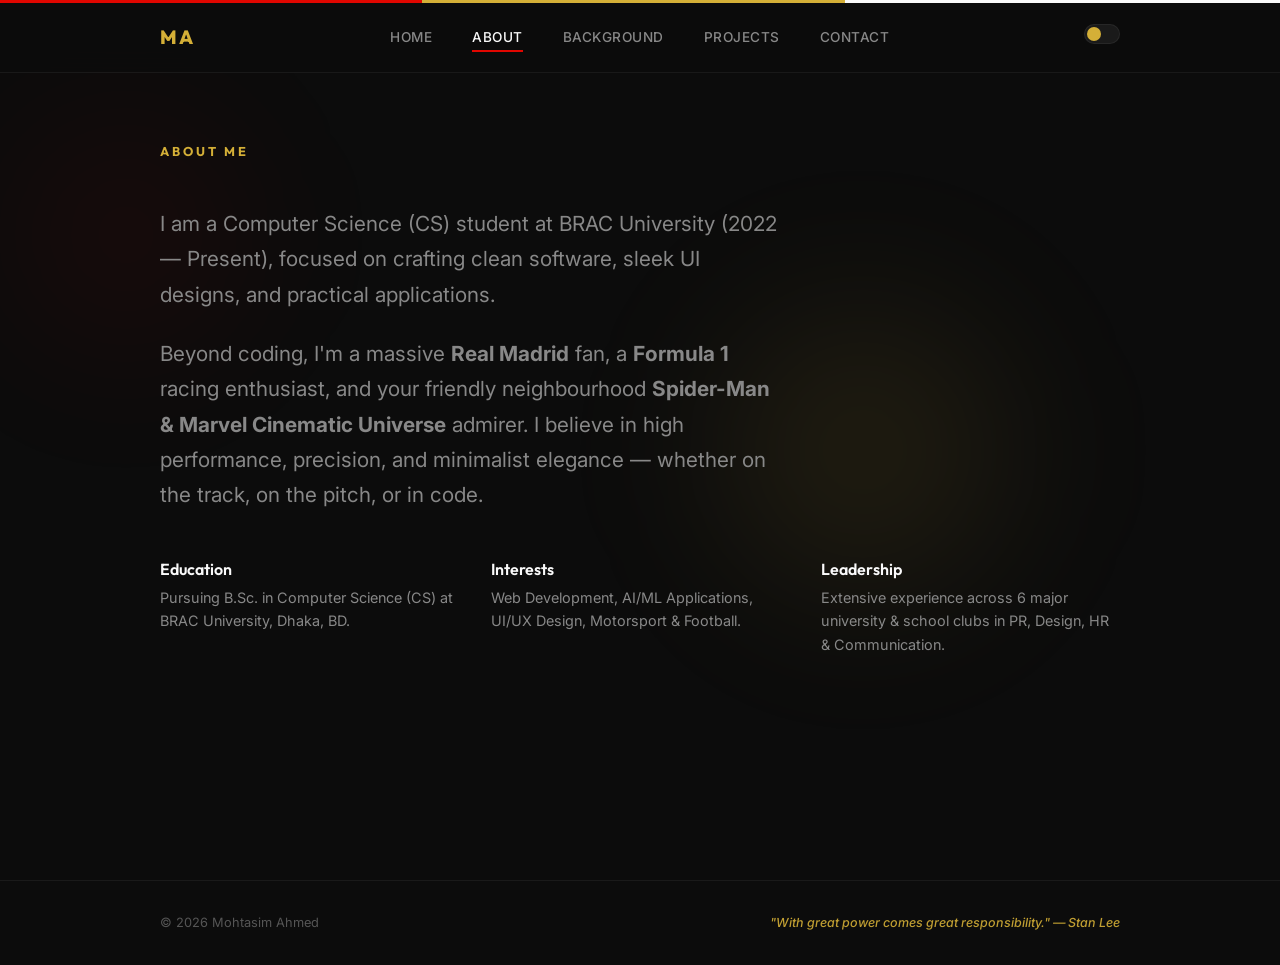
==== about.html @ 3ddce0a7 "Initial commit: Portfolio Website" ====
<!DOCTYPE html>
<html lang="en" data-theme="dark">
<head>
    <meta charset="UTF-8">
    <meta name="viewport" content="width=device-width, initial-scale=1.0">
    <meta name="description" content="About Mohtasim Ahmed — CS Student, Developer, Real Madrid & F1 Enthusiast">
    <title>About — Mohtasim Ahmed</title>
    <link rel="preconnect" href="https://fonts.googleapis.com">
    <link rel="preconnect" href="https://fonts.gstatic.com" crossorigin>
    <link href="https://fonts.googleapis.com/css2?family=Inter:wght@300;400;500;600;700&family=Outfit:wght@500;600;700;800&display=swap" rel="stylesheet">
    <link rel="stylesheet" href="style.css">
</head>
<body>

    <div class="racing-stripe"></div>

    <header class="navbar" id="navbar">
        <div class="container nav-container">
            <a href="index.html" class="nav-logo">MA</a>
            <nav class="nav-links" id="nav-links">
                <a href="index.html" class="nav-link">Home</a>
                <a href="about.html" class="nav-link">About</a>
                <a href="experience.html" class="nav-link">Background</a>
                <a href="projects.html" class="nav-link">Projects</a>
                <a href="contact.html" class="nav-link">Contact</a>
            </nav>
            <div class="nav-actions">
                <button class="theme-toggle" id="theme-toggle" aria-label="Toggle Theme">
                    <span class="toggle-track">
                        <span class="toggle-thumb" id="toggle-thumb"></span>
                    </span>
                </button>
                <button class="mobile-toggle" id="mobile-toggle" aria-label="Menu">
                    <span class="hamburger"></span>
                </button>
            </div>
        </div>
    </header>

    <main class="page-content">
        <section class="about-section" style="border-top: none; padding-top: 0;">
            <div class="container">
                <h1 class="section-title">About Me</h1>
                <div class="about-text">
                    <p style="margin-bottom: 1.5rem;">
                        I am a Computer Science (CS) student at BRAC University (2022 — Present), focused on crafting clean software, sleek UI designs, and practical applications.
                    </p>
                    <p style="margin-bottom: 1.5rem;">
                        Beyond coding, I'm a massive <strong>Real Madrid</strong> fan, a <strong>Formula 1</strong> racing enthusiast, and your friendly neighbourhood <strong>Spider-Man & Marvel Cinematic Universe</strong> admirer. I believe in high performance, precision, and minimalist elegance — whether on the track, on the pitch, or in code.
                    </p>
                </div>

                <div class="about-grid">
                    <div class="about-item">
                        <h3>Education</h3>
                        <p>Pursuing B.Sc. in Computer Science (CS) at BRAC University, Dhaka, BD.</p>
                    </div>
                    <div class="about-item">
                        <h3>Interests</h3>
                        <p>Web Development, AI/ML Applications, UI/UX Design, Motorsport & Football.</p>
                    </div>
                    <div class="about-item">
                        <h3>Leadership</h3>
                        <p>Extensive experience across 6 major university & school clubs in PR, Design, HR & Communication.</p>
                    </div>
                </div>
            </div>
        </section>
    </main>

    <footer class="footer">
        <div class="container footer-container">
            <span>© 2026 Mohtasim Ahmed</span>
            <span class="footer-tagline" id="daily-quote"></span>
        </div>
    </footer>

    <script src="script.js"></script>
</body>
</html>
---- style.css ----
/* ==========================================================================
   Minimalist Portfolio — Real Madrid White/Gold + F1 Carbon Aesthetic
   ========================================================================== */

/* --------------------------------------------------------------------------
   Design Tokens
   -------------------------------------------------------------------------- */
:root[data-theme="dark"] {
    --bg-primary: #0c0c0c;
    --bg-secondary: #141414;
    --bg-card: #1a1a1a;
    --text-primary: #fafafa;
    --text-secondary: #888888;
    --text-muted: #555555;
    --accent: #d4af37;            /* Real Madrid gold */
    --accent-hover: #e6c44d;
    --accent-dim: rgba(212, 175, 55, 0.12);
    --border: rgba(255, 255, 255, 0.06);
    --border-hover: rgba(212, 175, 55, 0.3);
    --racing-red: #e10600;        /* F1 red */
    --nav-bg: rgba(12, 12, 12, 0.92);
}

:root[data-theme="light"] {
    --bg-primary: #f0ece4;         /* Warm parchment — not flat white */
    --bg-secondary: #e8e3da;
    --bg-card: #ddd8ce;
    --text-primary: #1a1a1a;
    --text-secondary: #555555;
    --text-muted: #888888;
    --accent: #b8941e;
    --accent-hover: #9a7a10;
    --accent-dim: rgba(184, 148, 30, 0.1);
    --border: rgba(0, 0, 0, 0.1);
    --border-hover: rgba(184, 148, 30, 0.35);
    --racing-red: #d40000;         /* Spider-Man red */
    --spidey-blue: #1a3c8a;       /* Spider-Man blue */
    --nav-bg: rgba(240, 236, 228, 0.92);
}

/* --------------------------------------------------------------------------
   Reset
   -------------------------------------------------------------------------- */
*, *::before, *::after {
    margin: 0;
    padding: 0;
    box-sizing: border-box;
}

html {
    scroll-behavior: smooth;
    font-family: 'Inter', system-ui, -apple-system, sans-serif;
    background: var(--bg-primary);
    color: var(--text-primary);
}

body {
    line-height: 1.6;
    overflow-x: hidden;
    transition: background-color 0.4s ease, color 0.4s ease;
}

a {
    color: inherit;
    text-decoration: none;
}

button {
    cursor: pointer;
    font-family: inherit;
    border: none;
    background: none;
}

h1, h2, h3 {
    font-family: 'Outfit', sans-serif;
    font-weight: 700;
    line-height: 1.1;
}

.container {
    width: 90%;
    max-width: 960px;
    margin: 0 auto;
}

::selection {
    background: var(--accent);
    color: #000;
}

/* --------------------------------------------------------------------------
   F1 Racing Stripe + Spider-Man accent at top
   -------------------------------------------------------------------------- */
.racing-stripe {
    position: fixed;
    top: 0;
    left: 0;
    width: 100%;
    height: 3px;
    background: linear-gradient(90deg,
        var(--racing-red) 0%,
        var(--racing-red) 33%,
        var(--accent) 33%,
        var(--accent) 66%,
        var(--text-primary) 66%,
        var(--text-primary) 100%
    );
    z-index: 9999;
}

/* --------------------------------------------------------------------------
   Atmospheric Background Touches: F1 Car, Spider-Man Web, Real Madrid Crown
   -------------------------------------------------------------------------- */
.bg-decorations {
    position: fixed;
    top: 0;
    left: 0;
    width: 100vw;
    height: 100vh;
    pointer-events: none;
    z-index: 0;
    overflow: hidden;
}



.bg-glow-rm {
    position: absolute;
    top: 25%;
    right: 15%;
    width: 450px;
    height: 450px;
    border-radius: 50%;
    background: radial-gradient(circle, var(--accent-dim) 0%, transparent 70%);
    filter: blur(60px);
}

.bg-glow-spidey {
    position: absolute;
    top: 5%;
    left: -5%;
    width: 380px;
    height: 380px;
    border-radius: 50%;
    background: radial-gradient(circle, rgba(225, 6, 0, 0.07) 0%, transparent 70%);
    filter: blur(60px);
}

main, header, footer {
    position: relative;
    z-index: 1;
}

/* --------------------------------------------------------------------------
   Navigation
   -------------------------------------------------------------------------- */
.navbar {
    position: fixed;
    top: 3px;
    left: 0;
    width: 100%;
    z-index: 1000;
    background: var(--nav-bg);
    backdrop-filter: blur(20px);
    -webkit-backdrop-filter: blur(20px);
    border-bottom: 1px solid var(--border);
}

.nav-container {
    display: flex;
    align-items: center;
    justify-content: space-between;
    padding: 1.2rem 0;
}

.nav-logo {
    font-family: 'Outfit', sans-serif;
    font-size: 1.2rem;
    font-weight: 800;
    letter-spacing: 2px;
    color: var(--accent);
}

.nav-links {
    display: flex;
    gap: 2.5rem;
}

.nav-link {
    font-size: 0.85rem;
    font-weight: 500;
    color: var(--text-secondary);
    letter-spacing: 0.5px;
    text-transform: uppercase;
    transition: color 0.2s ease;
}

.nav-link:hover,
.nav-link.active {
    color: var(--text-primary);
}

.nav-link.active {
    position: relative;
}

.nav-link.active::after {
    content: '';
    position: absolute;
    bottom: -4px;
    left: 0;
    width: 100%;
    height: 2px;
    background: var(--racing-red);
}

.page-content {
    padding-top: 9rem;
    padding-bottom: 6rem;
    min-height: 80vh;
}

/* Dark/light toggle */
.theme-toggle {
    padding: 0;
}

.toggle-track {
    display: block;
    width: 36px;
    height: 20px;
    border-radius: 10px;
    background: var(--bg-card);
    border: 1px solid var(--border);
    position: relative;
    transition: background 0.3s ease;
}

.toggle-thumb {
    position: absolute;
    top: 2px;
    left: 2px;
    width: 14px;
    height: 14px;
    border-radius: 50%;
    background: var(--accent);
    transition: transform 0.3s ease;
}

[data-theme="light"] .toggle-thumb {
    transform: translateX(16px);
}

/* Hamburger */
.mobile-toggle {
    display: none;
}

.hamburger {
    display: block;
    width: 20px;
    height: 2px;
    background: var(--text-primary);
    position: relative;
}

.hamburger::before, .hamburger::after {
    content: '';
    position: absolute;
    width: 20px;
    height: 2px;
    background: var(--text-primary);
    left: 0;
}

.hamburger::before { top: -6px; }
.hamburger::after { top: 6px; }

/* --------------------------------------------------------------------------
   Hero
   -------------------------------------------------------------------------- */
.hero-section {
    padding: 10rem 0 6rem;
    position: relative;
    min-height: 100vh;
    display: flex;
    flex-direction: column;
    justify-content: center;
}

.hero-container {
    display: grid;
    grid-template-columns: 1fr auto;
    gap: 4rem;
    align-items: center;
}

.hero-label {
    font-size: 0.8rem;
    font-weight: 600;
    letter-spacing: 2px;
    text-transform: uppercase;
    color: var(--accent);
    margin-bottom: 1.5rem;
}

.hero-title {
    font-size: clamp(3rem, 7vw, 5.5rem);
    letter-spacing: -2px;
    line-height: 0.95;
    margin-bottom: 1.5rem;
}

.hero-bio {
    font-size: 1.1rem;
    color: var(--text-secondary);
    max-width: 400px;
    margin-bottom: 2.5rem;
    line-height: 1.7;
}

.hero-links {
    display: flex;
    gap: 1.5rem;
    flex-wrap: wrap;
    align-items: center;
}

.hero-link {
    font-size: 0.88rem;
    font-weight: 600;
    color: var(--text-secondary);
    padding-bottom: 2px;
    border-bottom: 1px solid transparent;
    transition: all 0.2s ease;
    display: inline-flex;
    align-items: center;
    gap: 0.45rem;
}

.social-icon {
    width: 16px;
    height: 16px;
    flex-shrink: 0;
    fill: currentColor;
    transition: transform 0.2s ease;
}

.hero-link:hover .social-icon,
.contact-link:hover .social-icon {
    transform: translateY(-1px) scale(1.1);
}

.hero-link:hover {
    color: var(--text-primary);
    border-bottom-color: var(--text-primary);
}

.hero-link.accent {
    color: var(--racing-red);
}

.hero-link.accent:hover {
    border-bottom-color: var(--racing-red);
}

/* Profile photo */
.hero-visual {
    display: flex;
    flex-direction: column;
    align-items: center;
    gap: 1.2rem;
}

.profile-photo-wrap {
    width: 200px;
    height: 200px;
    border-radius: 50%;
    overflow: hidden;
    border: 2px solid var(--border);
    transition: border-color 0.3s ease;
}

.profile-photo-wrap:hover {
    border-color: var(--accent);
}

.profile-img {
    width: 100%;
    height: 100%;
    object-fit: cover;
    filter: grayscale(20%);
    transition: filter 0.4s ease;
}

.profile-photo-wrap:hover .profile-img {
    filter: grayscale(0%);
}

.hero-card {
    text-align: center;
}

.card-name {
    display: block;
    font-family: 'Outfit', sans-serif;
    font-size: 0.85rem;
    font-weight: 700;
    letter-spacing: 1px;
    color: var(--text-primary);
}

.card-detail {
    font-size: 0.78rem;
    color: var(--text-muted);
}

/* Scroll indicator */
.scroll-hint {
    position: absolute;
    bottom: 2rem;
    left: 50%;
    transform: translateX(-50%);
}

.scroll-line {
    width: 1px;
    height: 40px;
    background: linear-gradient(to bottom, var(--accent), transparent);
    animation: scrollPulse 2s ease-in-out infinite;
}

@keyframes scrollPulse {
    0%, 100% { opacity: 1; transform: scaleY(1); }
    50% { opacity: 0.3; transform: scaleY(0.6); }
}

/* --------------------------------------------------------------------------
   Section Titles
   -------------------------------------------------------------------------- */
.section-title {
    font-size: 0.8rem;
    font-weight: 700;
    letter-spacing: 3px;
    text-transform: uppercase;
    color: var(--accent);
    margin-bottom: 3rem;
}

/* --------------------------------------------------------------------------
   About
   -------------------------------------------------------------------------- */
.about-section {
    padding: 6rem 0;
    border-top: 1px solid var(--border);
}

.about-text {
    font-size: 1.3rem;
    line-height: 1.7;
    color: var(--text-secondary);
    max-width: 620px;
    margin-bottom: 3rem;
}

.about-grid {
    display: grid;
    grid-template-columns: repeat(3, 1fr);
    gap: 2rem;
}

.about-item h3 {
    font-size: 1rem;
    margin-bottom: 0.5rem;
    font-weight: 600;
}

.about-item p {
    font-size: 0.9rem;
    color: var(--text-secondary);
    line-height: 1.6;
}

/* --------------------------------------------------------------------------
   Experience
   -------------------------------------------------------------------------- */
.experience-section {
    padding: 6rem 0;
    border-top: 1px solid var(--border);
}

.exp-list {
    display: flex;
    flex-direction: column;
    gap: 2.5rem;
}

.exp-row {
    display: grid;
    grid-template-columns: 160px 1fr;
    gap: 2rem;
}

.exp-date {
    font-size: 0.82rem;
    font-weight: 600;
    color: var(--text-muted);
    padding-top: 0.2rem;
}

.exp-details h3 {
    font-size: 1.05rem;
    font-weight: 600;
    margin-bottom: 0.3rem;
}

.exp-org {
    font-size: 0.9rem;
    color: var(--accent);
    margin-bottom: 0.5rem;
}

.exp-desc {
    font-size: 0.9rem;
    color: var(--text-secondary);
    line-height: 1.6;
}

/* --------------------------------------------------------------------------
   Projects — clean list rows
   -------------------------------------------------------------------------- */
.projects-section {
    padding: 6rem 0;
    border-top: 1px solid var(--border);
}

.project-list {
    display: flex;
    flex-direction: column;
}

.project-row {
    display: grid;
    grid-template-columns: 40px 1fr 30px;
    align-items: center;
    gap: 1.5rem;
    padding: 1.6rem 0;
    border-bottom: 1px solid var(--border);
    transition: all 0.25s ease;
    text-decoration: none;
}

.project-row:first-child {
    border-top: 1px solid var(--border);
}

.project-row:hover {
    padding-left: 1rem;
    background: var(--accent-dim);
    border-color: var(--border-hover);
}

.project-num {
    font-family: 'Outfit', sans-serif;
    font-size: 0.75rem;
    font-weight: 700;
    color: var(--text-muted);
    letter-spacing: 1px;
}

.project-info h3 {
    font-size: 1.1rem;
    font-weight: 600;
    margin-bottom: 0.2rem;
}

.project-info p {
    font-size: 0.82rem;
    color: var(--text-secondary);
}

.project-arrow {
    font-size: 1rem;
    color: var(--text-muted);
    transition: color 0.2s ease, transform 0.2s ease;
}

.project-row:hover .project-arrow {
    color: var(--accent);
    transform: translate(3px, -3px);
}

/* --------------------------------------------------------------------------
   Skills — simple tags
   -------------------------------------------------------------------------- */
.skills-section {
    padding: 6rem 0;
    border-top: 1px solid var(--border);
}

.skills-grid {
    display: flex;
    flex-wrap: wrap;
    gap: 0.6rem;
}

.skill-tag {
    padding: 0.5rem 1.1rem;
    border: 1px solid var(--border);
    border-radius: 100px;
    font-size: 0.85rem;
    font-weight: 500;
    color: var(--text-secondary);
    transition: all 0.2s ease;
}

.skill-tag:hover {
    color: var(--accent);
    border-color: var(--accent);
}

/* --------------------------------------------------------------------------
   Contact
   -------------------------------------------------------------------------- */
.contact-section {
    padding: 6rem 0;
    border-top: 1px solid var(--border);
}

.contact-container {
    max-width: 500px;
}

.contact-text {
    font-size: 1.1rem;
    color: var(--text-secondary);
    margin-bottom: 2rem;
}

.contact-links {
    display: flex;
    flex-direction: column;
    gap: 0.8rem;
}

.contact-link {
    font-size: 0.95rem;
    font-weight: 500;
    color: var(--text-primary);
    padding-bottom: 4px;
    border-bottom: 1px solid var(--border);
    width: fit-content;
    transition: all 0.2s ease;
    display: inline-flex;
    align-items: center;
    gap: 0.6rem;
}

.contact-link:hover {
    color: var(--accent);
    border-bottom-color: var(--accent);
}

/* --------------------------------------------------------------------------
   Footer
   -------------------------------------------------------------------------- */
.footer {
    border-top: 1px solid var(--border);
    padding: 2rem 0;
    margin-top: 2rem;
}

.footer-container {
    display: flex;
    justify-content: space-between;
    align-items: center;
    font-size: 0.8rem;
    color: var(--text-muted);
}

.footer-tagline {
    font-family: 'Inter', system-ui, sans-serif;
    font-size: 0.78rem;
    font-weight: 500;
    font-style: italic;
    color: var(--accent);
    opacity: 0.9;
    max-width: 500px;
    text-align: right;
    transition: opacity 0.4s ease;
}

/* --------------------------------------------------------------------------
   Responsive
   -------------------------------------------------------------------------- */
@media (max-width: 768px) {
    .hero-container {
        grid-template-columns: 1fr;
        text-align: center;
        gap: 3rem;
    }

    .hero-visual {
        order: -1;
    }

    .profile-photo-wrap {
        width: 140px;
        height: 140px;
    }

    .hero-bio {
        margin-left: auto;
        margin-right: auto;
    }

    .hero-links {
        justify-content: center;
    }

    .about-grid {
        grid-template-columns: 1fr;
    }

    .exp-row {
        grid-template-columns: 1fr;
        gap: 0.5rem;
    }

    .mobile-toggle {
        display: block;
    }

    .nav-links {
        position: fixed;
        top: calc(3px + 60px);
        left: 0;
        width: 100%;
        background: var(--bg-primary);
        flex-direction: column;
        padding: 2rem;
        gap: 1.5rem;
        border-bottom: 1px solid var(--border);
        transform: translateY(-200%);
        transition: transform 0.3s ease;
    }

    .nav-links.open {
        transform: translateY(0);
    }

    .hero-title {
        font-size: 3rem;
    }

    .project-row {
        grid-template-columns: 30px 1fr 24px;
        gap: 1rem;
    }
}
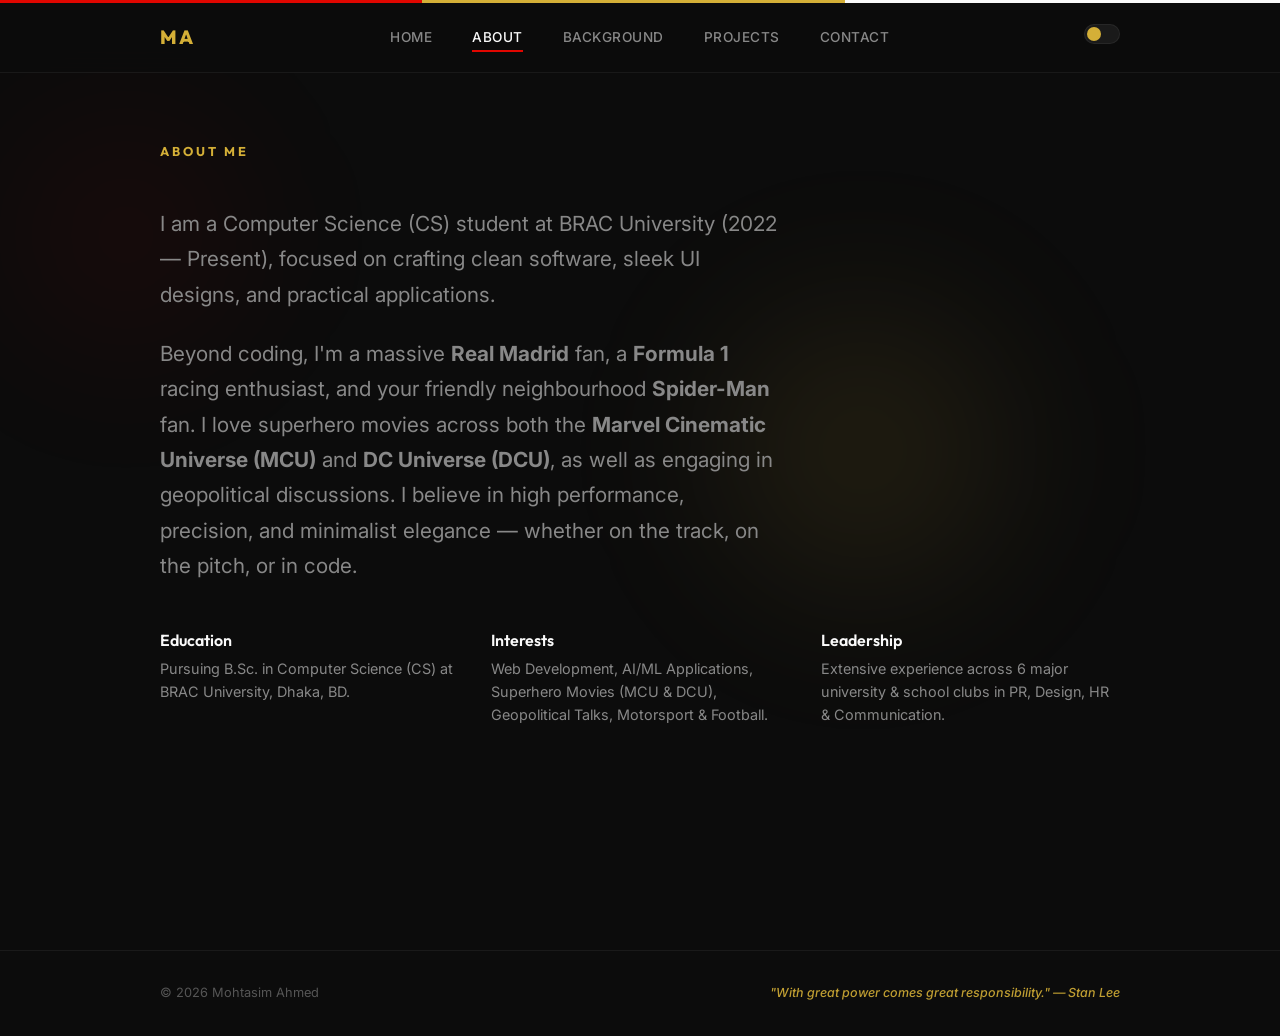
==== commit f591a074: "Update About section to mention superhero movies (Marvel MCU & DCU) and geopolitical discussions" ====
--- a/about.html
+++ b/about.html
@@ -46,7 +46,7 @@
                         I am a Computer Science (CS) student at BRAC University (2022 — Present), focused on crafting clean software, sleek UI designs, and practical applications.
                     </p>
                     <p style="margin-bottom: 1.5rem;">
-                        Beyond coding, I'm a massive <strong>Real Madrid</strong> fan, a <strong>Formula 1</strong> racing enthusiast, and your friendly neighbourhood <strong>Spider-Man & Marvel Cinematic Universe</strong> admirer. I believe in high performance, precision, and minimalist elegance — whether on the track, on the pitch, or in code.
+                        Beyond coding, I'm a massive <strong>Real Madrid</strong> fan, a <strong>Formula 1</strong> racing enthusiast, and your friendly neighbourhood <strong>Spider-Man</strong> fan. I love superhero movies across both the <strong>Marvel Cinematic Universe (MCU)</strong> and <strong>DC Universe (DCU)</strong>, as well as engaging in geopolitical discussions. I believe in high performance, precision, and minimalist elegance — whether on the track, on the pitch, or in code.
                     </p>
                 </div>
 
@@ -57,7 +57,7 @@
                     </div>
                     <div class="about-item">
                         <h3>Interests</h3>
-                        <p>Web Development, AI/ML Applications, UI/UX Design, Motorsport & Football.</p>
+                        <p>Web Development, AI/ML Applications, Superhero Movies (MCU & DCU), Geopolitical Talks, Motorsport & Football.</p>
                     </div>
                     <div class="about-item">
                         <h3>Leadership</h3>
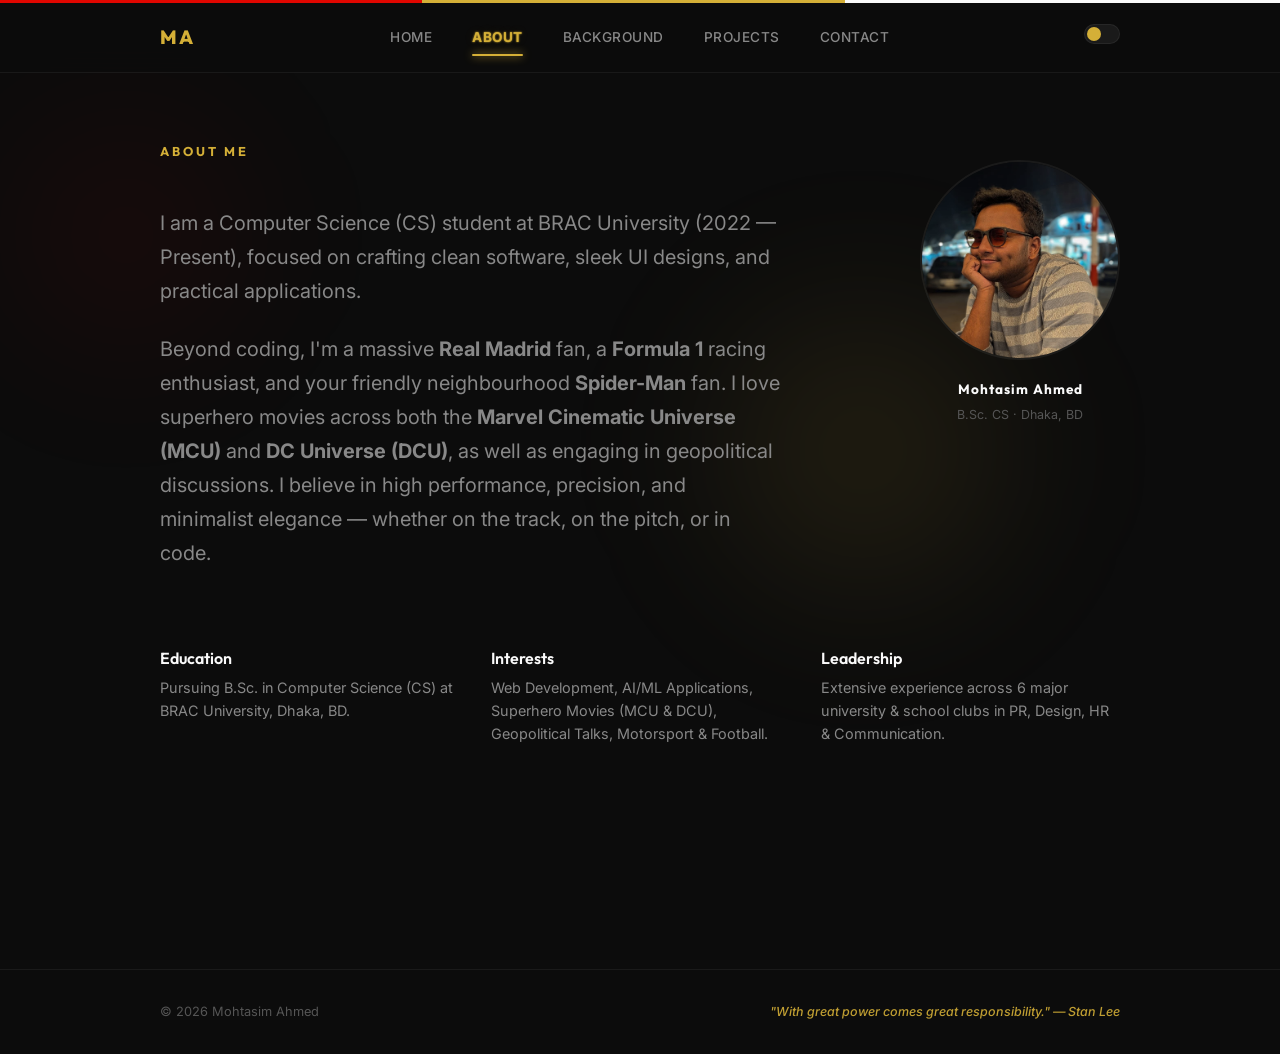
==== commit 862658a3: "Highlight active nav link with glowing effect and add profile photo card to About page" ====
--- a/about.html
+++ b/about.html
@@ -40,14 +40,28 @@
     <main class="page-content">
         <section class="about-section" style="border-top: none; padding-top: 0;">
             <div class="container">
-                <h1 class="section-title">About Me</h1>
-                <div class="about-text">
-                    <p style="margin-bottom: 1.5rem;">
-                        I am a Computer Science (CS) student at BRAC University (2022 — Present), focused on crafting clean software, sleek UI designs, and practical applications.
-                    </p>
-                    <p style="margin-bottom: 1.5rem;">
-                        Beyond coding, I'm a massive <strong>Real Madrid</strong> fan, a <strong>Formula 1</strong> racing enthusiast, and your friendly neighbourhood <strong>Spider-Man</strong> fan. I love superhero movies across both the <strong>Marvel Cinematic Universe (MCU)</strong> and <strong>DC Universe (DCU)</strong>, as well as engaging in geopolitical discussions. I believe in high performance, precision, and minimalist elegance — whether on the track, on the pitch, or in code.
-                    </p>
+                <div class="about-hero-container">
+                    <div class="about-hero-content">
+                        <h1 class="section-title">About Me</h1>
+                        <div class="about-text">
+                            <p style="margin-bottom: 1.5rem;">
+                                I am a Computer Science (CS) student at BRAC University (2022 — Present), focused on crafting clean software, sleek UI designs, and practical applications.
+                            </p>
+                            <p style="margin-bottom: 1.5rem;">
+                                Beyond coding, I'm a massive <strong>Real Madrid</strong> fan, a <strong>Formula 1</strong> racing enthusiast, and your friendly neighbourhood <strong>Spider-Man</strong> fan. I love superhero movies across both the <strong>Marvel Cinematic Universe (MCU)</strong> and <strong>DC Universe (DCU)</strong>, as well as engaging in geopolitical discussions. I believe in high performance, precision, and minimalist elegance — whether on the track, on the pitch, or in code.
+                            </p>
+                        </div>
+                    </div>
+
+                    <div class="hero-visual" style="margin-top: 1rem;">
+                        <div class="profile-photo-wrap">
+                            <img src="profile.jpg" alt="Mohtasim Ahmed" class="profile-img">
+                        </div>
+                        <div class="hero-card">
+                            <span class="card-name">Mohtasim Ahmed</span>
+                            <span class="card-detail">B.Sc. CS · Dhaka, BD</span>
+                        </div>
+                    </div>
                 </div>
 
                 <div class="about-grid">
--- a/style.css
+++ b/style.css
@@ -193,16 +193,19 @@
     color: var(--text-secondary);
     letter-spacing: 0.5px;
     text-transform: uppercase;
-    transition: color 0.2s ease;
-}
-
-.nav-link:hover,
+    transition: all 0.25s ease;
+    padding: 0.2rem 0;
+}
+
+.nav-link:hover {
+    color: var(--text-primary);
+}
+
 .nav-link.active {
-    color: var(--text-primary);
-}
-
-.nav-link.active {
+    color: var(--accent);
+    font-weight: 700;
     position: relative;
+    text-shadow: 0 0 12px var(--accent-dim), 0 0 2px var(--accent);
 }
 
 .nav-link.active::after {
@@ -212,7 +215,9 @@
     left: 0;
     width: 100%;
     height: 2px;
-    background: var(--racing-red);
+    background: var(--accent);
+    box-shadow: 0 0 8px var(--accent);
+    border-radius: 2px;
 }
 
 .page-content {
@@ -456,12 +461,19 @@
     border-top: 1px solid var(--border);
 }
 
+.about-hero-container {
+    display: grid;
+    grid-template-columns: 1fr auto;
+    gap: 4rem;
+    align-items: flex-start;
+    margin-bottom: 3.5rem;
+}
+
 .about-text {
-    font-size: 1.3rem;
+    font-size: 1.25rem;
     line-height: 1.7;
     color: var(--text-secondary);
     max-width: 620px;
-    margin-bottom: 3rem;
 }
 
 .about-grid {
@@ -717,6 +729,11 @@
 
     .hero-links {
         justify-content: center;
+    }
+
+    .about-hero-container {
+        grid-template-columns: 1fr;
+        gap: 2.5rem;
     }
 
     .about-grid {
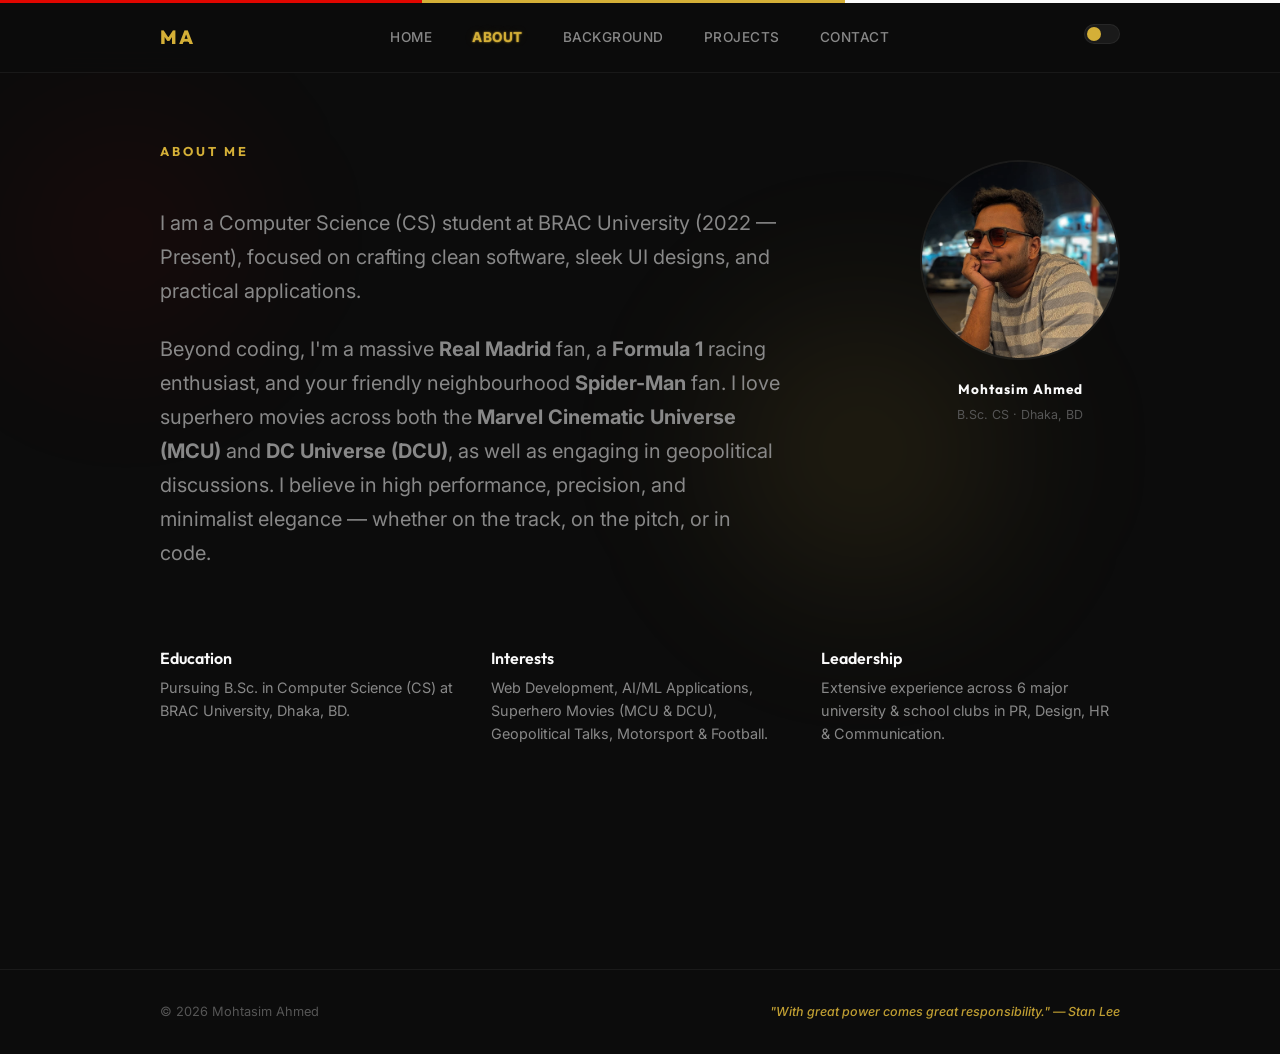
==== commit 189a0678: "Add custom MA favicon icon (SVG and PNG) linked across all HTML pages for Vercel deployment" ====
--- a/about.html
+++ b/about.html
@@ -5,6 +5,9 @@
     <meta name="viewport" content="width=device-width, initial-scale=1.0">
     <meta name="description" content="About Mohtasim Ahmed — CS Student, Developer, Real Madrid & F1 Enthusiast">
     <title>About — Mohtasim Ahmed</title>
+    <link rel="icon" type="image/svg+xml" href="favicon.svg">
+    <link rel="alternate icon" type="image/png" href="favicon.png">
+    <link rel="apple-touch-icon" href="favicon.png">
     <link rel="preconnect" href="https://fonts.googleapis.com">
     <link rel="preconnect" href="https://fonts.gstatic.com" crossorigin>
     <link href="https://fonts.googleapis.com/css2?family=Inter:wght@300;400;500;600;700&family=Outfit:wght@500;600;700;800&display=swap" rel="stylesheet">
--- a/style.css
+++ b/style.css
@@ -204,20 +204,7 @@
 .nav-link.active {
     color: var(--accent);
     font-weight: 700;
-    position: relative;
     text-shadow: 0 0 12px var(--accent-dim), 0 0 2px var(--accent);
-}
-
-.nav-link.active::after {
-    content: '';
-    position: absolute;
-    bottom: -4px;
-    left: 0;
-    width: 100%;
-    height: 2px;
-    background: var(--accent);
-    box-shadow: 0 0 8px var(--accent);
-    border-radius: 2px;
 }
 
 .page-content {
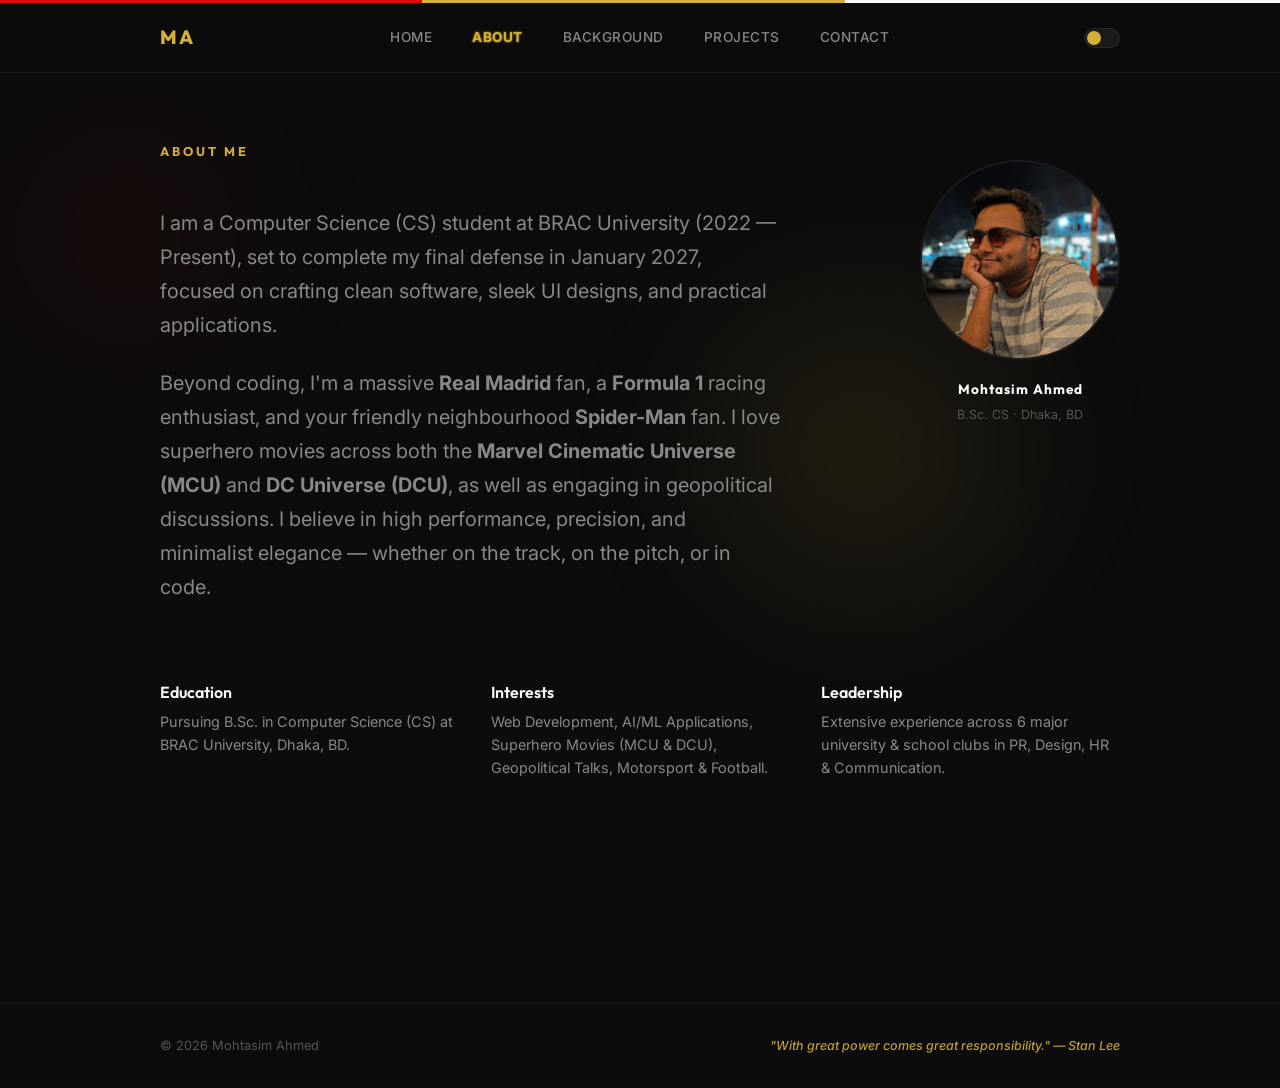
==== commit b0db564d: "docs: update degree defense timeline on about page" ====
--- a/about.html
+++ b/about.html
@@ -48,7 +48,7 @@
                         <h1 class="section-title">About Me</h1>
                         <div class="about-text">
                             <p style="margin-bottom: 1.5rem;">
-                                I am a Computer Science (CS) student at BRAC University (2022 — Present), focused on crafting clean software, sleek UI designs, and practical applications.
+                                I am a Computer Science (CS) student at BRAC University (2022 — Present), set to complete my final defense in January 2027, focused on crafting clean software, sleek UI designs, and practical applications.
                             </p>
                             <p style="margin-bottom: 1.5rem;">
                                 Beyond coding, I'm a massive <strong>Real Madrid</strong> fan, a <strong>Formula 1</strong> racing enthusiast, and your friendly neighbourhood <strong>Spider-Man</strong> fan. I love superhero movies across both the <strong>Marvel Cinematic Universe (MCU)</strong> and <strong>DC Universe (DCU)</strong>, as well as engaging in geopolitical discussions. I believe in high performance, precision, and minimalist elegance — whether on the track, on the pitch, or in code.
--- a/style.css
+++ b/style.css
@@ -213,9 +213,17 @@
     min-height: 80vh;
 }
 
+.nav-actions {
+    display: flex;
+    align-items: center;
+    gap: 1.2rem;
+}
+
 /* Dark/light toggle */
 .theme-toggle {
     padding: 0;
+    display: flex;
+    align-items: center;
 }
 
 .toggle-track {
@@ -247,27 +255,49 @@
 /* Hamburger */
 .mobile-toggle {
     display: none;
+    padding: 0.5rem 0.3rem;
+    cursor: pointer;
 }
 
 .hamburger {
     display: block;
-    width: 20px;
-    height: 2px;
-    background: var(--text-primary);
+    width: 24px;
+    height: 2.5px;
+    background: var(--accent);
     position: relative;
+    border-radius: 2px;
+    transition: background 0.2s ease;
 }
 
 .hamburger::before, .hamburger::after {
     content: '';
     position: absolute;
-    width: 20px;
-    height: 2px;
-    background: var(--text-primary);
+    width: 24px;
+    height: 2.5px;
+    background: var(--accent);
     left: 0;
-}
-
-.hamburger::before { top: -6px; }
-.hamburger::after { top: 6px; }
+    border-radius: 2px;
+    transition: transform 0.3s ease, top 0.3s ease;
+}
+
+.hamburger::before { top: -7px; }
+.hamburger::after { top: 7px; }
+
+.mobile-toggle.active .hamburger {
+    background: transparent;
+}
+
+.mobile-toggle.active .hamburger::before {
+    top: 0;
+    transform: rotate(45deg);
+    background: var(--accent);
+}
+
+.mobile-toggle.active .hamburger::after {
+    top: 0;
+    transform: rotate(-45deg);
+    background: var(--accent);
+}
 
 /* --------------------------------------------------------------------------
    Hero
@@ -694,10 +724,21 @@
    Responsive
    -------------------------------------------------------------------------- */
 @media (max-width: 768px) {
+    .page-content {
+        padding-top: 6.5rem;
+        padding-bottom: 4rem;
+        min-height: auto;
+    }
+
+    .hero-section {
+        padding: 6.5rem 0 3.5rem;
+        min-height: auto;
+    }
+
     .hero-container {
         grid-template-columns: 1fr;
         text-align: center;
-        gap: 3rem;
+        gap: 2.5rem;
     }
 
     .hero-visual {
@@ -709,57 +750,115 @@
         height: 140px;
     }
 
+    .hero-title {
+        font-size: clamp(2.4rem, 8vw, 3.2rem);
+        line-height: 1.05;
+    }
+
     .hero-bio {
+        font-size: 1rem;
         margin-left: auto;
         margin-right: auto;
+        margin-bottom: 2rem;
+        line-height: 1.6;
     }
 
     .hero-links {
         justify-content: center;
+        gap: 1rem;
     }
 
     .about-hero-container {
         grid-template-columns: 1fr;
-        gap: 2.5rem;
+        gap: 2.2rem;
+        text-align: center;
+    }
+
+    .about-text {
+        font-size: 1.05rem;
+        line-height: 1.65;
     }
 
     .about-grid {
         grid-template-columns: 1fr;
+        gap: 1.5rem;
+    }
+
+    .section-title {
+        margin-bottom: 1.8rem;
+    }
+
+    .about-section, .experience-section, .projects-section, .skills-section, .contact-section {
+        padding: 3.5rem 0;
     }
 
     .exp-row {
         grid-template-columns: 1fr;
-        gap: 0.5rem;
+        gap: 0.4rem;
+    }
+
+    .nav-actions {
+        gap: 1.2rem;
     }
 
     .mobile-toggle {
-        display: block;
+        display: flex;
+        align-items: center;
+        justify-content: center;
     }
 
     .nav-links {
         position: fixed;
-        top: calc(3px + 60px);
+        top: calc(3px + 56px);
         left: 0;
         width: 100%;
         background: var(--bg-primary);
+        backdrop-filter: blur(20px);
+        -webkit-backdrop-filter: blur(20px);
         flex-direction: column;
-        padding: 2rem;
-        gap: 1.5rem;
+        padding: 2rem 1.8rem 2.5rem;
+        gap: 1.3rem;
         border-bottom: 1px solid var(--border);
-        transform: translateY(-200%);
-        transition: transform 0.3s ease;
+        box-shadow: 0 20px 40px rgba(0, 0, 0, 0.25);
+        transform: translateY(-160%);
+        transition: transform 0.35s cubic-bezier(0.16, 1, 0.3, 1);
+        z-index: 999;
+    }
+
+    [data-theme="light"] .nav-links {
+        background: var(--bg-primary);
+        box-shadow: 0 12px 32px rgba(0, 0, 0, 0.1);
     }
 
     .nav-links.open {
         transform: translateY(0);
     }
 
-    .hero-title {
-        font-size: 3rem;
+    .scroll-hint {
+        display: none;
+    }
+
+    .bg-glow-rm, .bg-glow-spidey {
+        opacity: 0.4;
+    }
+
+    .footer-container {
+        flex-direction: column;
+        gap: 0.8rem;
+        text-align: center;
+    }
+
+    .footer-tagline {
+        text-align: center;
+        max-width: 100%;
+        font-size: 0.76rem;
+        line-height: 1.5;
+        opacity: 0.85;
     }
 
     .project-row {
-        grid-template-columns: 30px 1fr 24px;
-        gap: 1rem;
-    }
-}
+        grid-template-columns: 28px 1fr 20px;
+        gap: 0.8rem;
+        padding: 1.2rem 0;
+    }
+}
